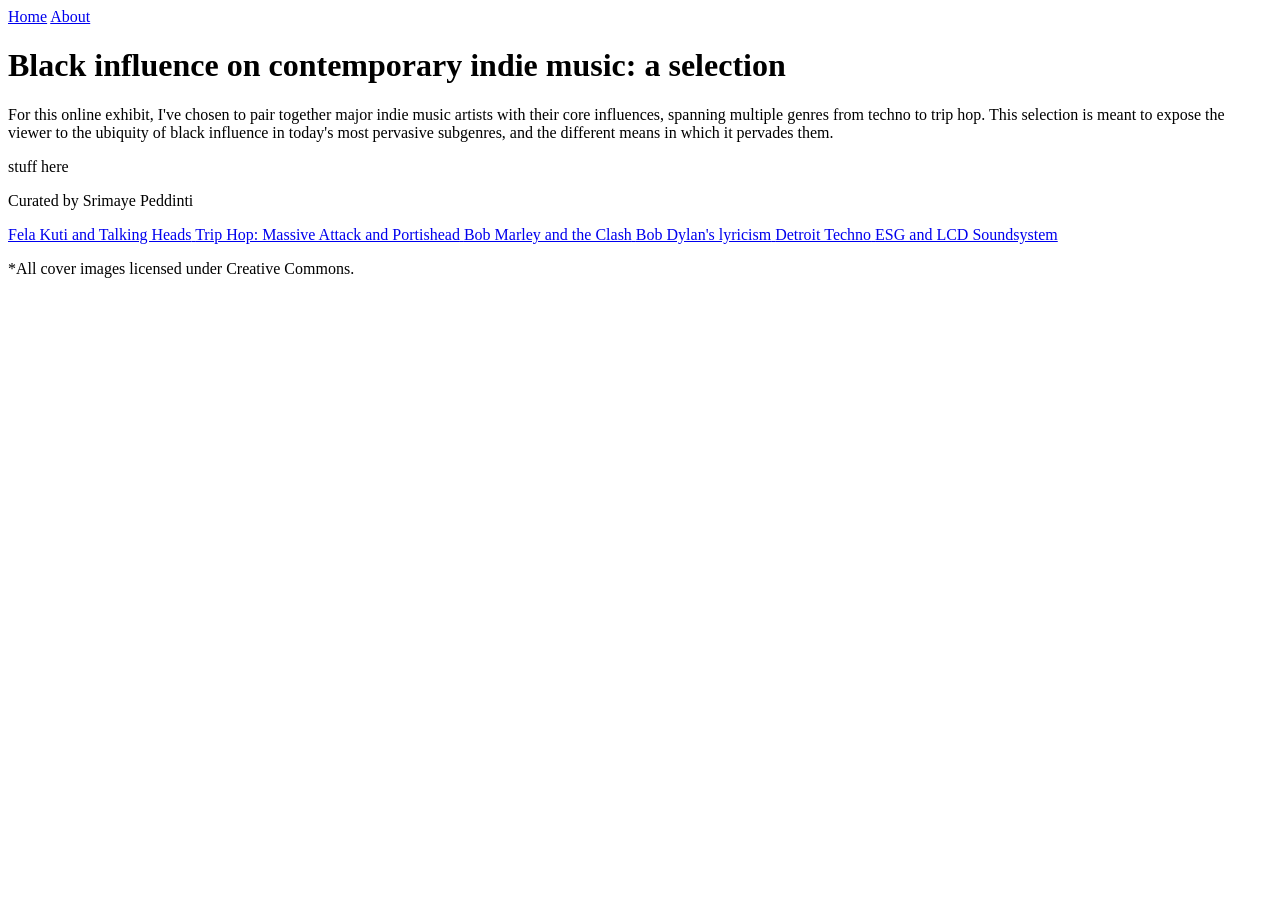
==== index.html @ 7c087047 "Create index.html for indie music exhibit This file contains the structure and content for an online" ====
<!DOCTYPE html>
<html lang="en">
<head>
  <meta charset="UTF-8" />
  <meta name="viewport" content="width=device-width, initial-scale=1.0" />
  <title>Black influence on contemporary indie music: a selection</title>

  <link rel="preconnect" href="https://fonts.googleapis.com" />
  <link rel="preconnect" href="https://fonts.gstatic.com" crossorigin />
  <link href="https://fonts.googleapis.com/css2?family=Archivo:wght@400;500;600;800&display=swap" rel="stylesheet" />

  <link rel="stylesheet" href="styles.css" />
</head>

<body>
  <div class="wrap">
    <header>
            <a href="index.html" class="navlink">Home</a>
            <a href="about.html" class="navlink">About</a>
    </header>
    <header class="masthead">
      <h1>Black influence on contemporary indie music: a selection</h1>

      <p class="lede">
        For this online exhibit, I've chosen to pair together major indie music
        artists with their core influences, spanning multiple genres from techno
        to trip hop. This selection is meant to expose the viewer to the ubiquity
        of black influence in today's most pervasive subgenres, and the different
        means in which it pervades them.
      </p>

      <p class="lede">
        stuff here
      </p>

      <p class="credit">Curated by Srimaye Peddinti</p>
    </header>

    <main>
      <!--
        To use a real photo, change the --img value from the placeholder gradient to:
            --img: url('images/your-photo.jpg')
      -->
      <div class="grid">

        <a class="tile"
           href="fela-kuti-talking-heads.html"
           style="--img: url('images/fela_kuti.jpg');">
          <span class="tile__media"></span>
          <span class="tile__caption">Fela Kuti and Talking Heads</span>
        </a>

        <a class="tile"
           href="trip-hop.html"
           style="--img: url('images/massive_attack.jpg');">
          <span class="tile__media"></span>
          <span class="tile__caption">Trip Hop: Massive Attack and Portishead</span>
        </a>

        <a class="tile"
           href="bob-marley-the-clash.html"
           style="--img: url('images/marley.jpg');">
          <span class="tile__media"></span>
          <span class="tile__caption">Bob Marley and the Clash</span>
        </a>

        <a class="tile"
           href="bob-dylan.html"
           style="--img: url('images/bobdylan.jpg');">
          <span class="tile__media"></span>
          <span class="tile__caption">Bob Dylan's lyricism</span>
        </a>

        <a class="tile"
           href="detroit-techno.html"
           style="--img: url('images/detroit.jpg');">
          <span class="tile__media"></span>
          <span class="tile__caption">Detroit Techno</span>
        </a>

        <a class="tile"
           href="lcd-soundsystem.html"
           style="--img: url('images/lcdsoundsystem.jpg');">
          <span class="tile__media"></span>
          <span class="tile__caption">ESG and LCD Soundsystem</span>
        </a>

      </div>
      <p class="credit">*All cover images licensed under Creative Commons.</p>
    </main>

  </div>
</body>
</html>
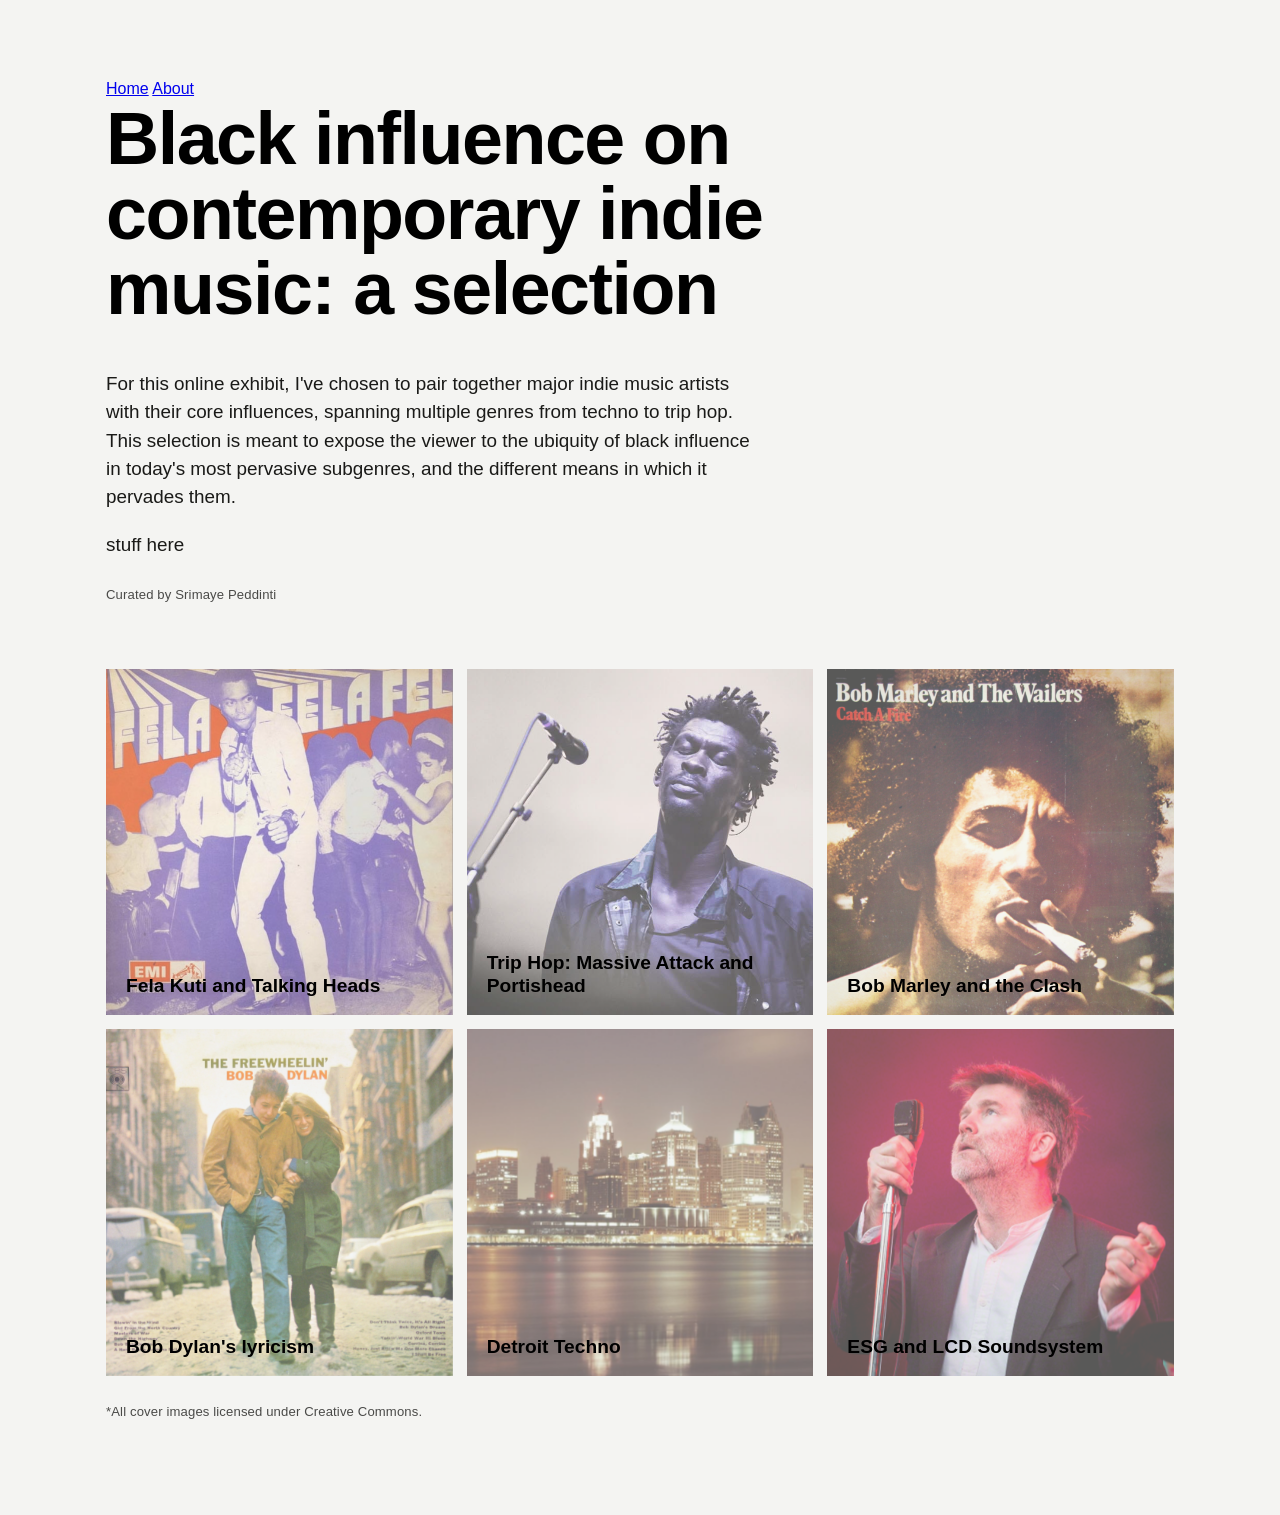
==== commit f7dc5e2b: "Change stylesheet link from styles.css to index.css" ====
--- a/index.html
+++ b/index.html
@@ -10,7 +10,7 @@
   <link rel="preconnect" href="https://fonts.gstatic.com" crossorigin />
   <link href="https://fonts.googleapis.com/css2?family=Archivo:wght@400;500;600;800&display=swap" rel="stylesheet" />
 
-  <link rel="stylesheet" href="styles.css" />
+  <link rel="stylesheet" href="index.css" />
 </head>
 
 <body>
--- a/index.css
+++ b/index.css
@@ -0,0 +1,182 @@
+
+
+
+:root {
+  --paper:    #f4f4f2;   /* gallery-wall background */
+  --ink:      #000000;   /* true black — inverts to white on hover */
+  --ink-soft: #4a4a48;   /* muted text for meta lines */
+  --gap:      14px;      /* spacing between tiles */
+  --maxw:     1180px;
+  --font: "Archivo", -apple-system, BlinkMacSystemFont, "Segoe UI",
+          Roboto, "Helvetica Neue", Arial, sans-serif;
+}
+
+* { box-sizing: border-box; }
+html { -webkit-text-size-adjust: 100%; }
+
+body {
+  margin: 0;
+  background: var(--paper);
+  color: var(--ink);
+  font-family: var(--font);
+  line-height: 1.5;
+  -webkit-font-smoothing: antialiased;
+}
+
+.navigation{
+   color: black;
+   background-color: #CADB9C;
+   padding: 20px;
+   display: block;
+   font-family: "Helvetica Neue", Arial, Helvetica, sans-serif;
+   font-size: small;
+}
+
+.wrap {
+  max-width: var(--maxw);
+  margin: 0 auto;
+  padding: clamp(28px, 6vw, 84px) clamp(20px, 5vw, 56px) 80px;
+}
+
+/* ---------- Masthead (landing page) ---------- */
+.masthead { max-width: 760px; margin-bottom: clamp(36px, 6vw, 64px); }
+
+.masthead h1 {
+  font-weight: 800;
+  font-size: clamp(2.3rem, 6vw, 4.6rem);
+  line-height: 1.02;
+  letter-spacing: -0.02em;
+  margin: 0 0 0.6em;
+  text-wrap: balance;
+}
+
+.lede {
+  font-size: clamp(1rem, 1.6vw, 1.18rem);
+  max-width: 62ch;
+  color: #1a1a18;
+  margin: 0;
+}
+.lede + .lede { margin-top: 1em; }
+
+.credit {
+  margin-top: 2em;
+  font-size: 0.82rem;
+  letter-spacing: 0.01em;
+  color: var(--ink-soft);
+}
+
+/* ---------- Tile grid ---------- */
+.grid {
+  display: grid;
+  grid-template-columns: repeat(3, 1fr);
+  gap: var(--gap);
+}
+
+.tile {
+  position: relative;
+  display: block;
+  aspect-ratio: 1 / 1;
+  overflow: hidden;
+  text-decoration: none;
+  background: #e9e9e6;
+  outline: none;
+}
+
+/* image layer — its OPACITY and SCALE animate on hover */
+.tile__media {
+  position: absolute;
+  inset: 0;
+  background-image: var(--img);
+  background-size: cover;
+  background-position: center;
+  opacity: 0.62;                 /* faded at rest so black text reads */
+  transform: scale(1);
+  transition: opacity 0.45s ease, transform 0.55s ease;
+  will-change: opacity, transform;
+}
+
+/* label sits above the image and inverts colour on hover */
+.tile__caption {
+  position: absolute;
+  z-index: 1;
+  left: 0; right: 0; bottom: 0;
+  padding: 18px 20px;
+  font-size: clamp(1rem, 1.5vw, 1.28rem);
+  font-weight: 600;
+  line-height: 1.2;
+  color: var(--ink);             /* black at rest ... */
+  transition: color 0.35s ease;
+}
+
+/* hover + keyboard focus share the same effect */
+.tile:hover  .tile__media,
+.tile:focus-visible .tile__media {
+  opacity: 1;                    /* fully opaque */
+  transform: scale(1.06);        /* enlarges slightly */
+}
+.tile:hover  .tile__caption,
+.tile:focus-visible .tile__caption {
+  color: #ffffff;                /* ... white on hover */
+}
+
+.tile:focus-visible { outline: 3px solid #000; outline-offset: 3px; }
+
+/* ---------- Interior exhibit pages ---------- */
+.exhibit-page { --maxw: 1000px; }
+
+.back {
+  display: inline-block;
+  margin-bottom: 2.4em;
+  font-size: 0.9rem;
+  font-weight: 600;
+  color: var(--ink);
+  text-decoration: none;
+  border-bottom: 2px solid var(--ink);
+  padding-bottom: 2px;
+}
+.back:hover { color: var(--ink-soft); border-color: var(--ink-soft); }
+
+.exhibit-head { max-width: 68ch; margin-bottom: clamp(36px, 6vw, 60px); }
+.exhibit-head h1 {
+  font-weight: 800;
+  font-size: clamp(2rem, 5vw, 3.4rem);
+  line-height: 1.05;
+  letter-spacing: -0.02em;
+  margin: 0 0 0.5em;
+  text-wrap: balance;
+}
+.exhibit-head p { font-size: 1.1rem; max-width: 62ch; margin: 0; }
+
+.artifacts { display: grid; gap: clamp(40px, 6vw, 72px); }
+
+figure { margin: 0; }
+figure img { display: block; width: 100%; height: auto; background: #e9e9e6; }
+
+.placeholder {
+  aspect-ratio: 3 / 2;
+  display: grid;
+  place-items: center;
+  background: #e6e6e2;
+  color: var(--ink-soft);
+  font-size: 0.9rem;
+  letter-spacing: 0.02em;
+}
+
+figcaption {
+  margin-top: 14px;
+  max-width: 68ch;
+  font-size: 0.98rem;
+  color: #1a1a18;
+}
+figcaption .cap-title { display: block; font-weight: 600; margin-bottom: 4px; }
+
+/* ---------- Responsive ---------- */
+@media (max-width: 820px) { .grid { grid-template-columns: repeat(2, 1fr); } }
+@media (max-width: 520px) { .grid { grid-template-columns: 1fr; } }
+
+/* Respect users who prefer less motion */
+@media (prefers-reduced-motion: reduce) {
+  .tile__media { transition: opacity 0.2s ease; }
+  .tile:hover .tile__media,
+  .tile:focus-visible .tile__media { transform: none; }
+}
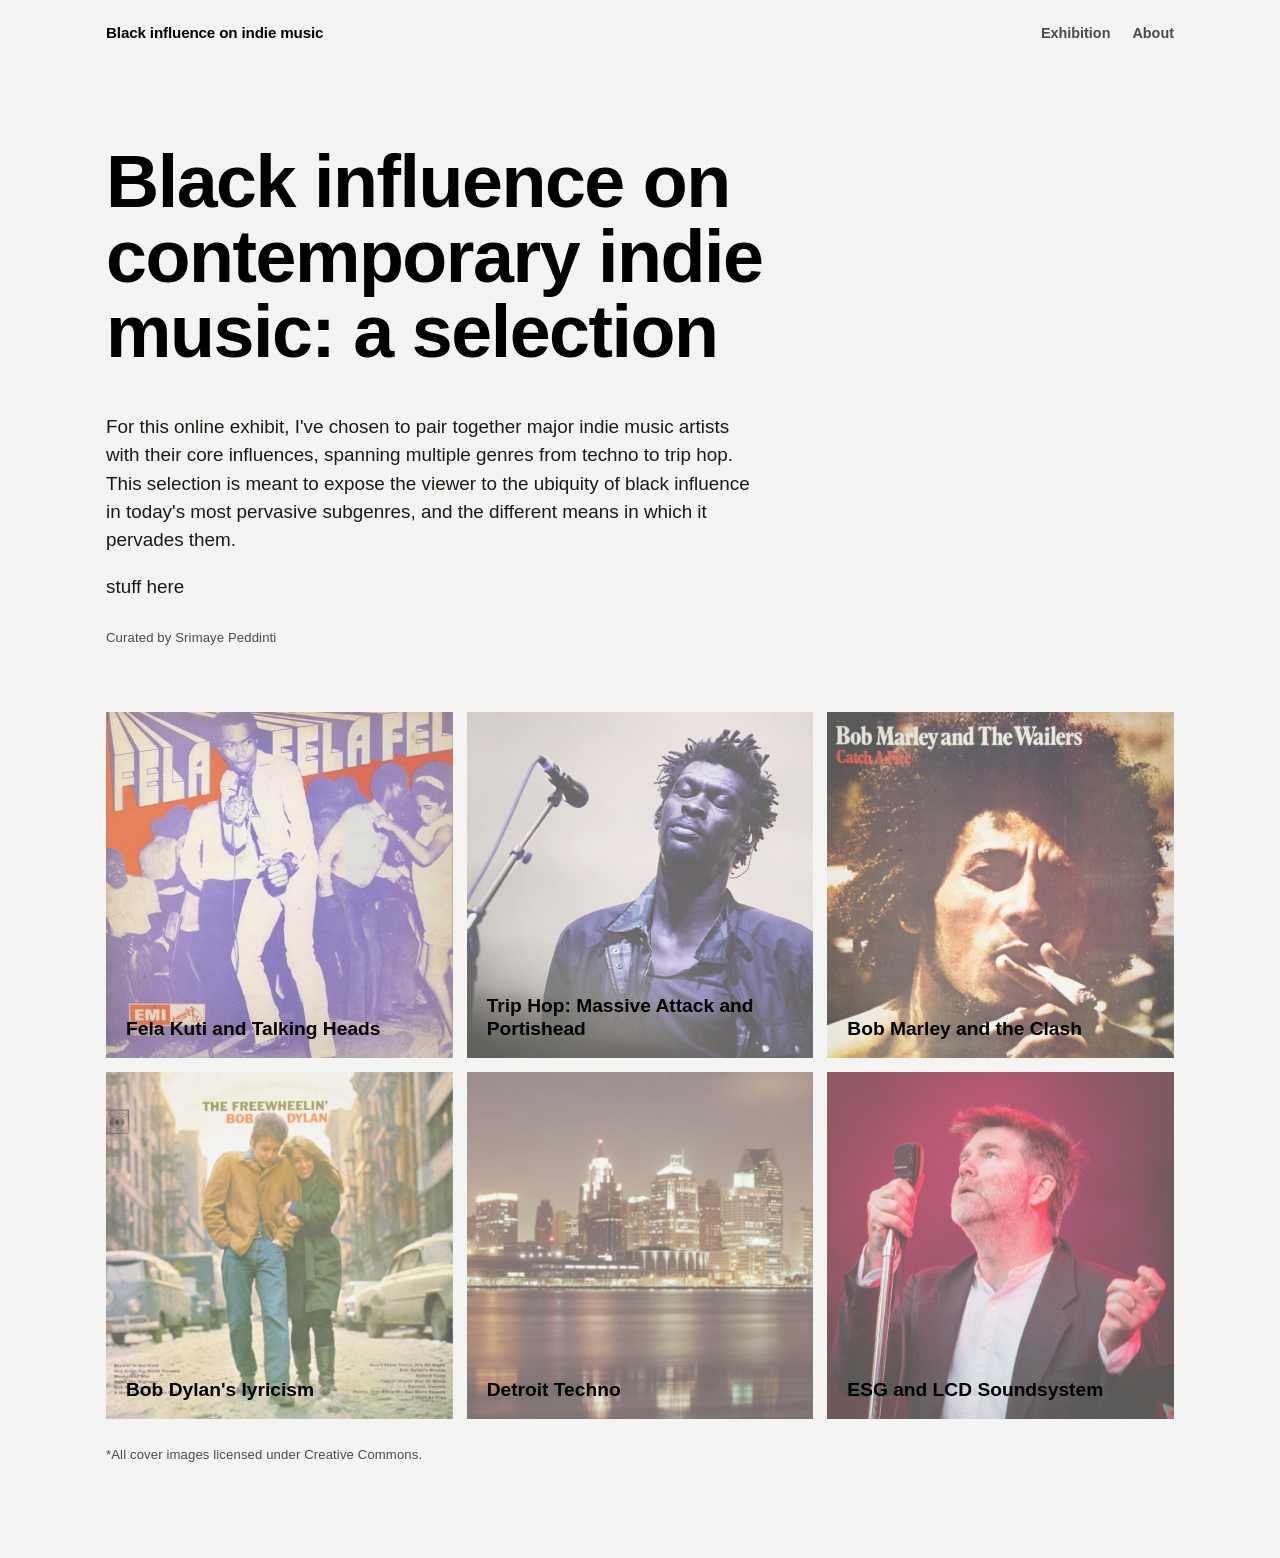
==== commit 50218acd: "Add navigation bar to index.html" ====
--- a/index.html
+++ b/index.html
@@ -14,11 +14,15 @@
 </head>
 
 <body>
+  <nav class="nav">
+    <a class="nav__brand" href="index.html">Black influence on indie music</a>
+    <div class="nav__links">
+      <a href="index.html">Exhibition</a>
+      <a href="about.html">About</a>
+    </div>
+  </nav>
   <div class="wrap">
-    <header>
-            <a href="index.html" class="navlink">Home</a>
-            <a href="about.html" class="navlink">About</a>
-    </header>
+
     <header class="masthead">
       <h1>Black influence on contemporary indie music: a selection</h1>
 
--- a/index.css
+++ b/index.css
@@ -180,3 +180,45 @@
   .tile:hover .tile__media,
   .tile:focus-visible .tile__media { transform: none; }
 }
+/* ---------- Navigation bar ---------- */
+.nav {
+  max-width: var(--maxw);
+  margin: 0 auto;
+  padding: 22px clamp(20px, 5vw, 56px);
+  display: flex;
+  align-items: baseline;
+  justify-content: space-between;
+  gap: 20px;
+  flex-wrap: wrap;
+}
+.nav__brand {
+  font-weight: 800;
+  font-size: 0.95rem;
+  letter-spacing: -0.01em;
+  color: var(--ink);
+  text-decoration: none;
+}
+.nav__links { display: flex; gap: 22px; }
+.nav__links a {
+  font-size: 0.9rem;
+  font-weight: 600;
+  color: var(--ink-soft);
+  text-decoration: none;
+}
+.nav__links a:hover { color: var(--ink); }
+.nav__links a[aria-current="page"] {
+  color: var(--ink);
+  border-bottom: 2px solid var(--ink);
+  padding-bottom: 2px;
+}
+
+/* ---------- Reading text (About page) ---------- */
+.prose { max-width: 64ch; }
+.prose p { font-size: 1.1rem; margin: 0 0 1.1em; }
+.prose p:last-child { margin-bottom: 0; }
+.prose a {
+  color: var(--ink);
+  text-decoration: underline;
+  text-underline-offset: 2px;
+}
+.prose a:hover { color: var(--ink-soft); }
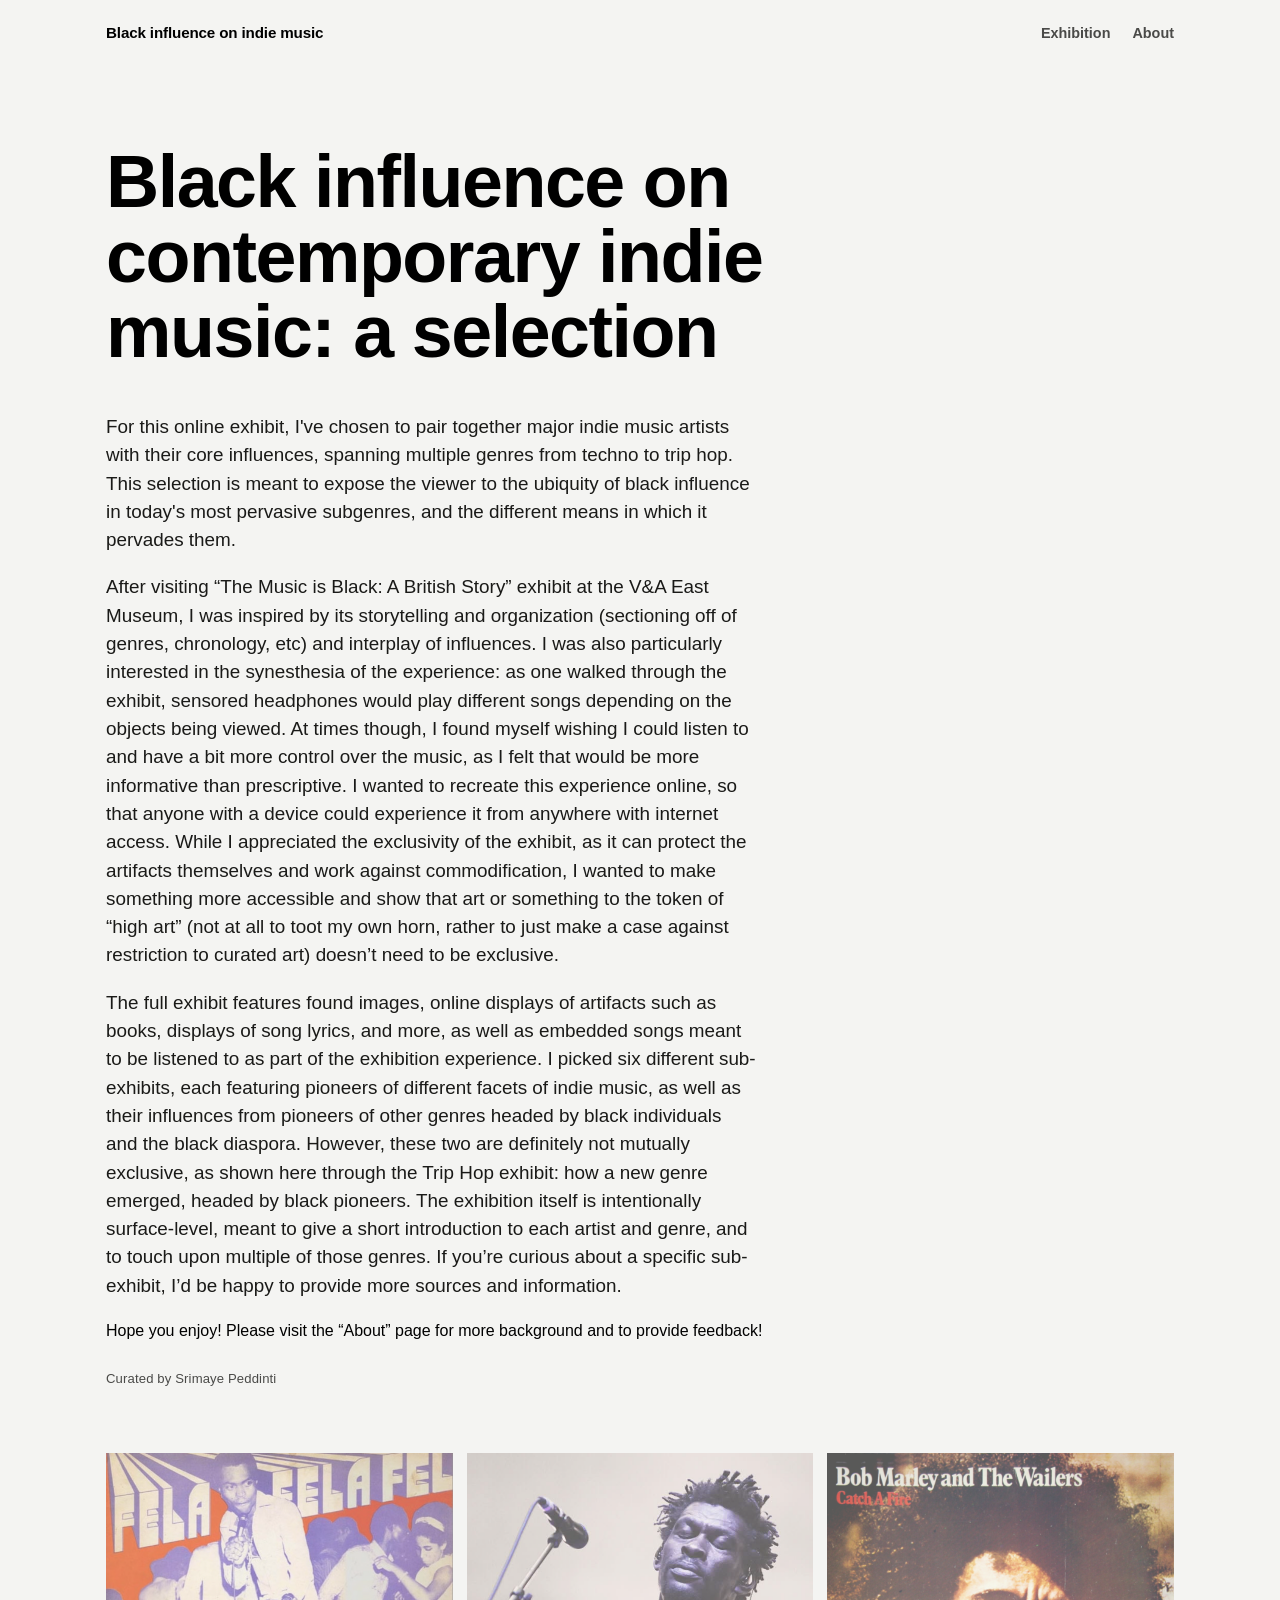
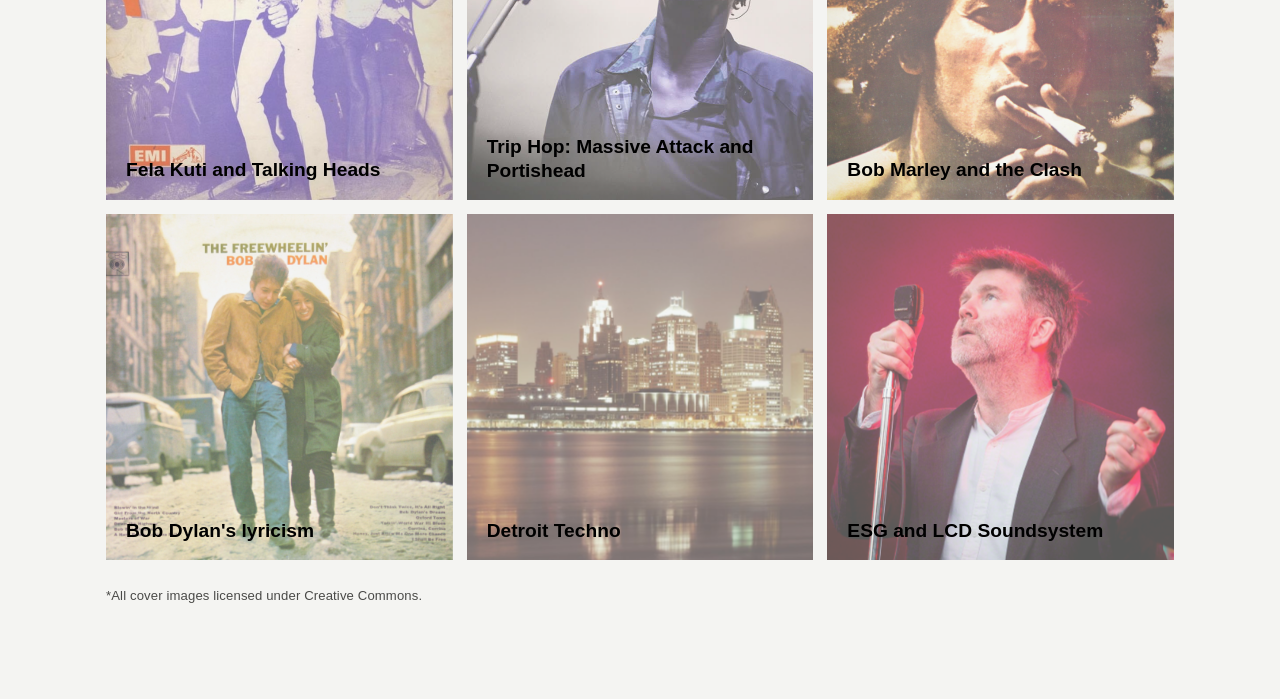
==== commit a854dfd4: "Update index.html" ====
--- a/index.html
+++ b/index.html
@@ -35,10 +35,25 @@
       </p>
 
       <p class="lede">
-        stuff here
+        After visiting “The Music is Black: A British Story” exhibit at the V&A East Museum, I was inspired by its storytelling and organization (sectioning off of genres, chronology, etc) and interplay of influences. I was also particularly interested in the synesthesia of the experience: as one walked through the exhibit, sensored headphones would play different songs depending on the objects being viewed. At times though, I found myself wishing I could listen to and have a bit more control over the music, as I felt that would be more informative than prescriptive. I wanted to recreate this experience online, so that anyone with a device could experience it from anywhere with internet access. While I appreciated the exclusivity of the exhibit, as it can protect the artifacts themselves and work against commodification, I wanted to make something more accessible and show that art or something to the token of “high art” (not at all to toot my own horn, rather to just make a case against restriction to curated art) doesn’t need to be exclusive.  
       </p>
 
+      <p class="lede">
+      The full exhibit features found images, online displays of artifacts such as books, displays of song lyrics, and more, as well as embedded songs meant to be listened to 
+        as part of the exhibition experience. 
+
+      I picked six different sub-exhibits, each featuring pioneers of different facets of indie music, as well as their influences from pioneers of other genres headed by black individuals and the black diaspora. However, these two are definitely not mutually exclusive, as shown here through the Trip Hop exhibit: how a new genre emerged, headed by black pioneers.
+
+      The exhibition itself is intentionally surface-level, meant to give a short introduction to each artist and genre, and to touch upon multiple of those genres. If you’re curious about a specific sub-exhibit, I’d be happy to provide more sources and information.
+
+      </p>
+
+      <p class="lede">
+
+      </p>
+      Hope you enjoy! Please visit the “About” page for more background and to provide feedback! 
       <p class="credit">Curated by Srimaye Peddinti</p>
+      
     </header>
 
     <main>
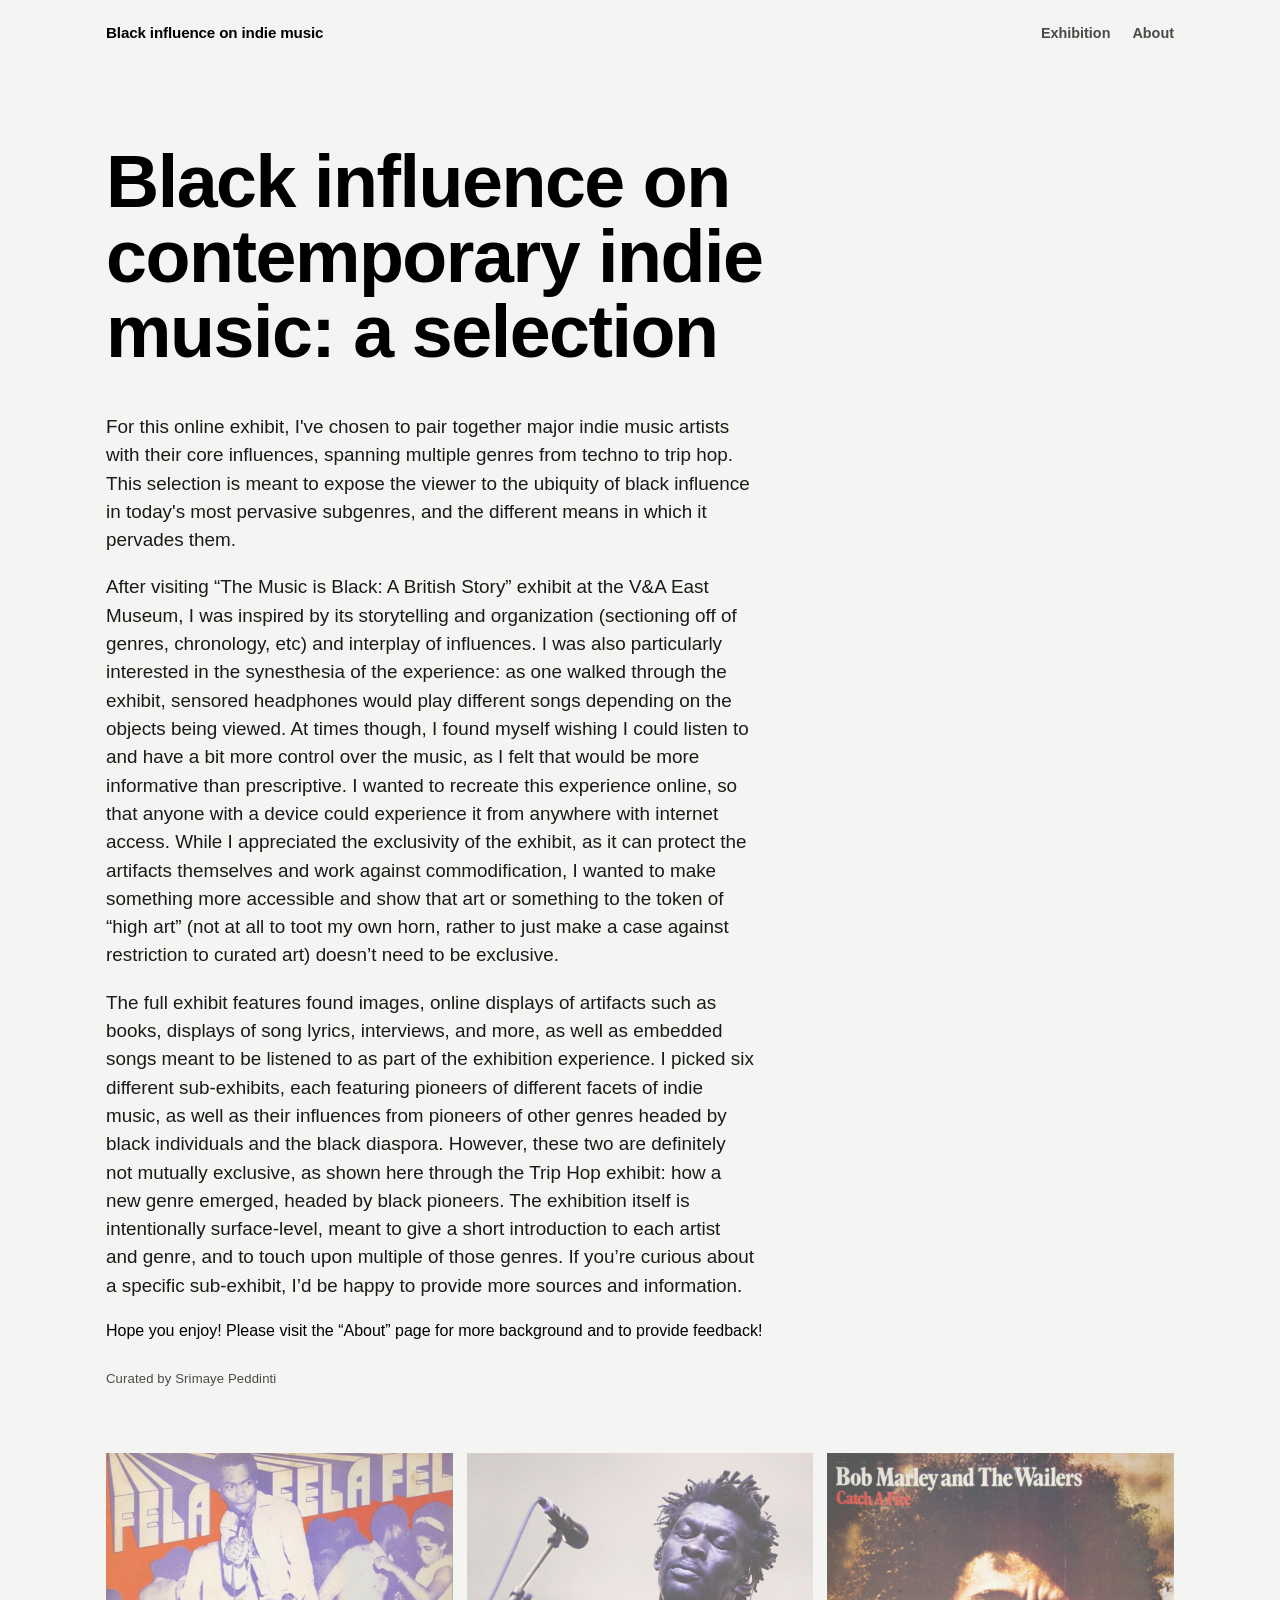
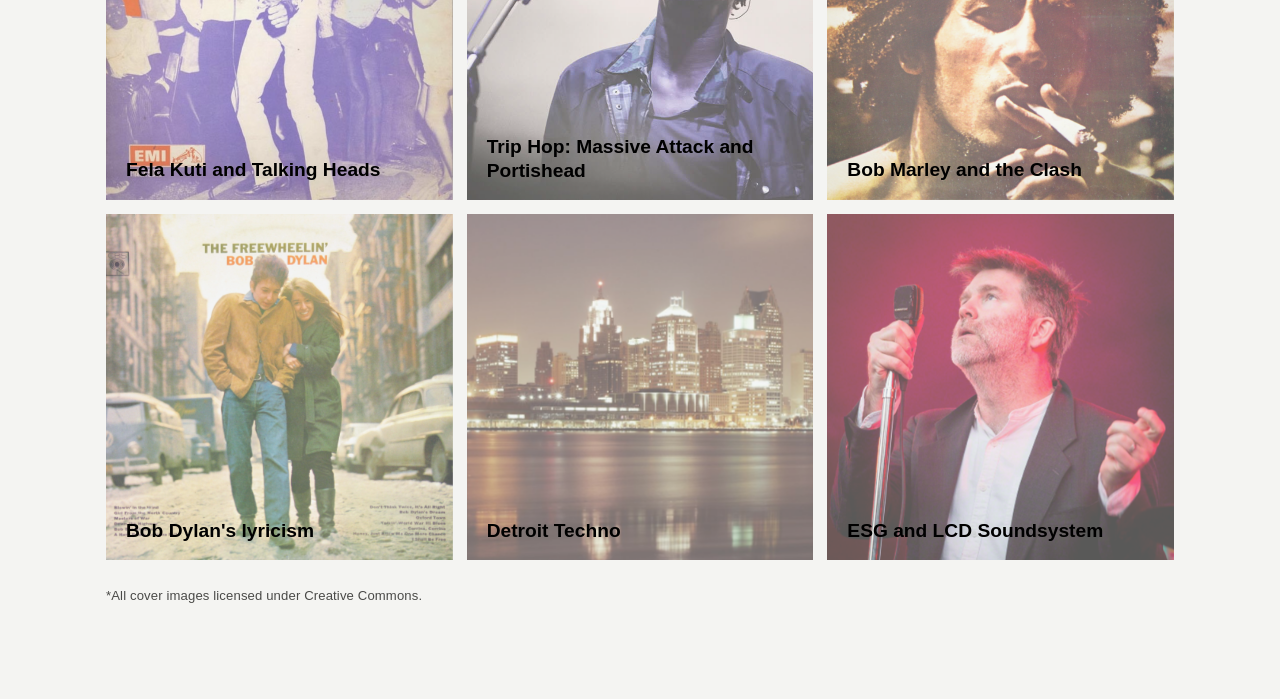
==== commit 990d53c0: "Update description of the exhibit in index.html" ====
--- a/index.html
+++ b/index.html
@@ -39,7 +39,7 @@
       </p>
 
       <p class="lede">
-      The full exhibit features found images, online displays of artifacts such as books, displays of song lyrics, and more, as well as embedded songs meant to be listened to 
+      The full exhibit features found images, online displays of artifacts such as books, displays of song lyrics, interviews, and more, as well as embedded songs meant to be listened to 
         as part of the exhibition experience. 
 
       I picked six different sub-exhibits, each featuring pioneers of different facets of indie music, as well as their influences from pioneers of other genres headed by black individuals and the black diaspora. However, these two are definitely not mutually exclusive, as shown here through the Trip Hop exhibit: how a new genre emerged, headed by black pioneers.
